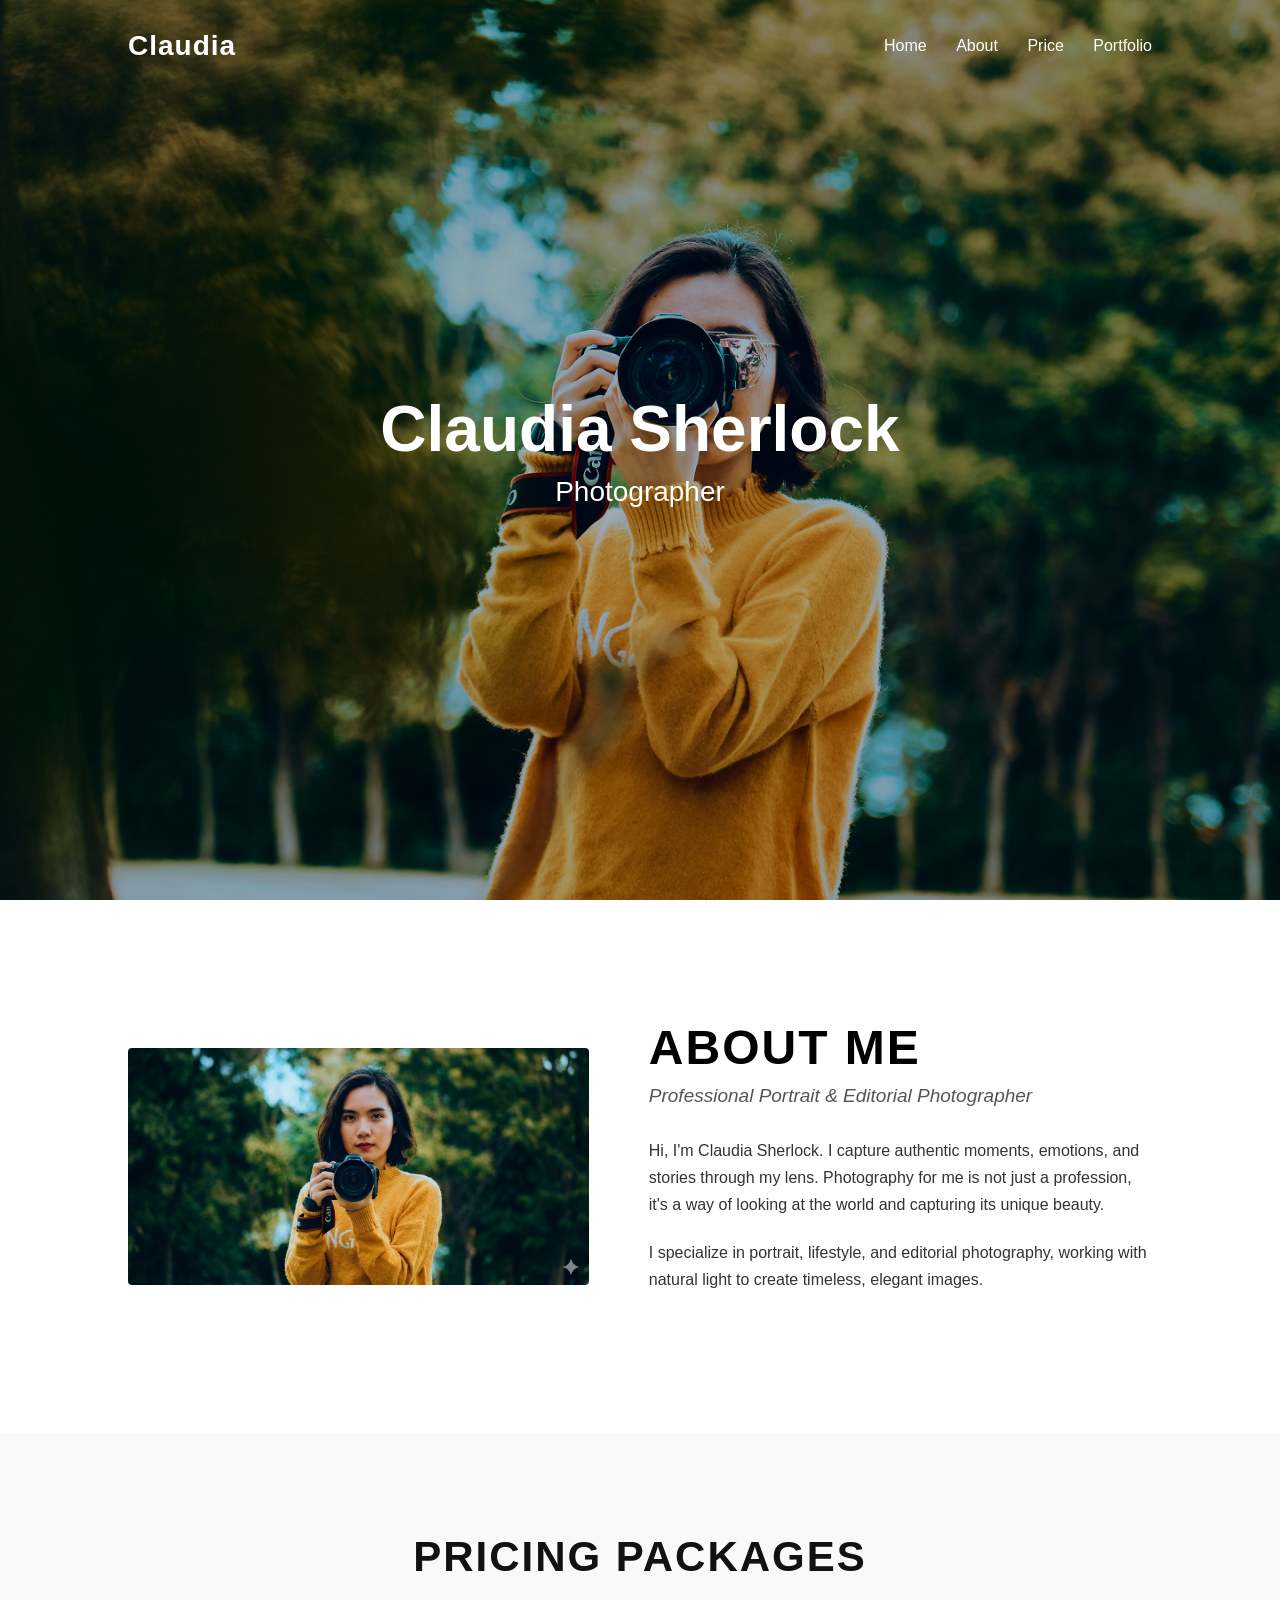
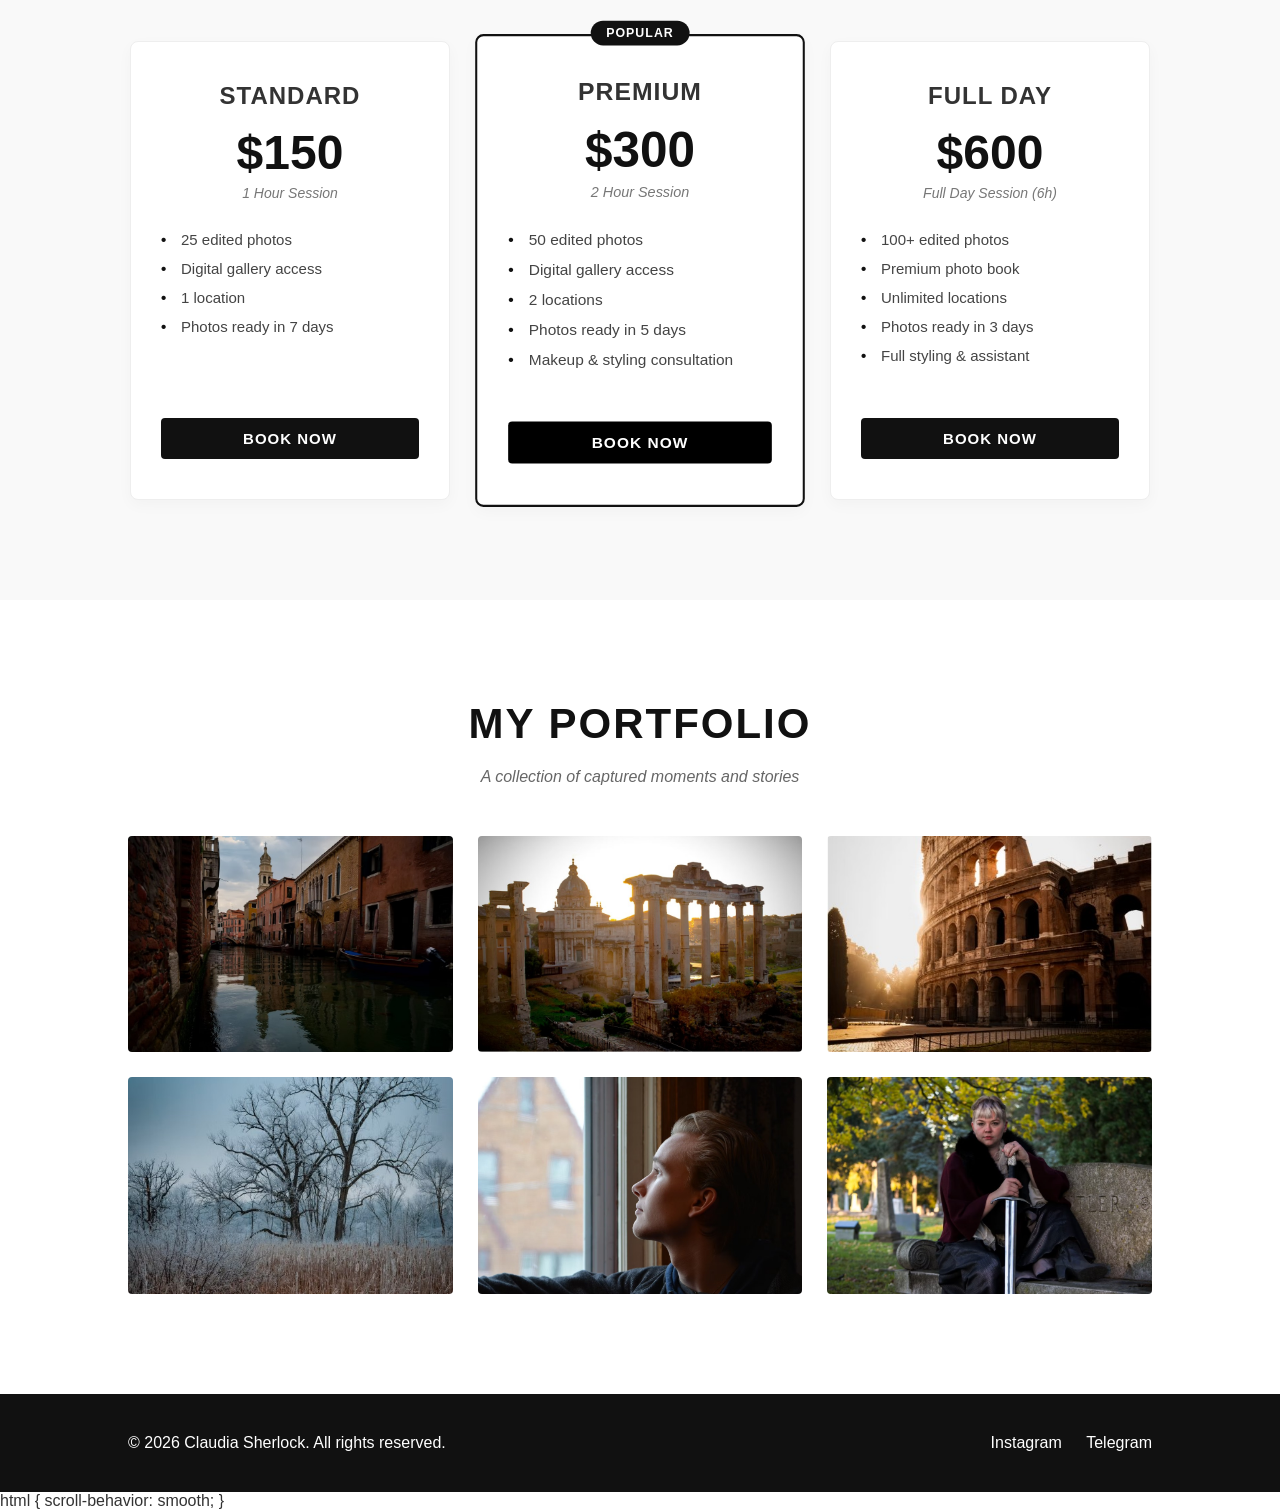
==== index.html @ dc0173d3 "Initial commit: add project files" ====
<!DOCTYPE html>
<html lang="uk">
<head>
    <meta charset="UTF-8">
    <meta name="viewport" content="width=device-width, initial-scale=1.0">
    <title>Claudia Sherlock | Photographer</title>
    <link rel="stylesheet" href="css/style.css">
</head>
<body>

    <header class="header">
        <div class="logo">Claudia</div>
        <nav class="nav">
            <a href="#home">Home</a>
            <a href="#about">About</a>
            <a href="#price">Price</a>
            <a href="#portfolio">Portfolio</a>
        </nav>
    </header>

    <main>
        
        <section id="home" class="hero">
            <h1>Claudia Sherlock</h1>
            <p>Photographer</p>
        </section>

        <section id="about" class="about">
            <div class="about-container">
                
                <div class="about-image">
                    <img src="images/about-img.jpg" alt="Claudia Sherlock Photography">
                </div>
                
                <div class="about-text">
                    <h2>About Me</h2>
                    <p class="subtitle">Professional Portrait & Editorial Photographer</p>
                    
                    <p class="description">
                        Hi, I'm Claudia Sherlock. I capture authentic moments, emotions, and stories through my lens. Photography for me is not just a profession, it's a way of looking at the world and capturing its unique beauty.
                    </p>
                    
                    <p class="description">
                        I specialize in portrait, lifestyle, and editorial photography, working with natural light to create timeless, elegant images.
                    </p>
                </div>

            </div>
        </section>

        <section id="price" class="price">
            <h2 class="section-title">Pricing Packages</h2>
            
            <div class="price-container">
                
                <div class="price-card">
                    <h3>Standard</h3>
                    <div class="cost">$150</div>
                    <p class="price-time">1 Hour Session</p>
                    <ul class="price-features">
                        <li>25 edited photos</li>
                        <li>Digital gallery access</li>
                        <li>1 location</li>
                        <li>Photos ready in 7 days</li>
                    </ul>
                    <a href="#" class="price-btn">Book Now</a>
                </div>

                <div class="price-card popular">
                    <div class="badge">Popular</div>
                    <h3>Premium</h3>
                    <div class="cost">$300</div>
                    <p class="price-time">2 Hour Session</p>
                    <ul class="price-features">
                        <li>50 edited photos</li>
                        <li>Digital gallery access</li>
                        <li>2 locations</li>
                        <li>Photos ready in 5 days</li>
                        <li>Makeup & styling consultation</li>
                    </ul>
                    <a href="#" class="price-btn">Book Now</a>
                </div>

                <div class="price-card">
                    <h3>Full Day</h3>
                    <div class="cost">$600</div>
                    <p class="price-time">Full Day Session (6h)</p>
                    <ul class="price-features">
                        <li>100+ edited photos</li>
                        <li>Premium photo book</li>
                        <li>Unlimited locations</li>
                        <li>Photos ready in 3 days</li>
                        <li>Full styling & assistant</li>
                    </ul>
                    <a href="#" class="price-btn">Book Now</a>
                </div>

            </div>
        </section>

        <section id="portfolio" class="portfolio">
            <h2 class="section-title">My Portfolio</h2>
            <p class="portfolio-subtitle">A collection of captured moments and stories</p>
            
            <div class="portfolio-grid">
                
                <div class="portfolio-item">
                    <img src="images/portfolio-1.jpg" alt="Lifestyle Shoot">
                    <div class="portfolio-overlay">
                        <span>Lifestyle</span>
                    </div>
                </div>

                <div class="portfolio-item">
                    <img src="images/portfolio-2.jpg" alt="Portrait Shoot">
                    <div class="portfolio-overlay">
                        <span>Portrait</span>
                    </div>
                </div>

                <div class="portfolio-item">
                    <img src="images/portfolio-3.jpg" alt="Fashion Shoot">
                    <div class="portfolio-overlay">
                        <span>Fashion</span>
                    </div>
                </div>

                <div class="portfolio-item">
                    <img src="images/portfolio-4.jpg" alt="Editorial Shoot">
                    <div class="portfolio-overlay">
                        <span>Editorial</span>
                    </div>
                </div>

                <div class="portfolio-item">
                    <img src="images/portfolio-5.jpg" alt="Love Story">
                    <div class="portfolio-overlay">
                        <span>Love Story</span>
                    </div>
                </div>

                <div class="portfolio-item">
                    <img src="images/portfolio-6.jpg" alt="Outdoor Shoot">
                    <div class="portfolio-overlay">
                        <span>Outdoor</span>
                    </div>
                </div>

            </div>
        </section>

    </main>

    <footer id="contact" class="footer">
        <p>&copy; 2026 Claudia Sherlock. All rights reserved.</p>
        <div class="socials">
            <a href="#">Instagram</a>
            <a href="#">Telegram</a>
        </div>
    </footer>

</body>
</html>
html {
    scroll-behavior: smooth;
}
---- css/style.css ----
/* ==========================================================================
   ЗАГАЛЬНІ СТИЛІ ТА СКИДАННЯ НАЛАШТУВАНЬ
   ========================================================================== */
* {
    margin: 0;
    padding: 0;
    box-sizing: border-box;
    font-family: 'Segoe UI', Tahoma, Geneva, Verdana, sans-serif;
}

body {
    background-color: #ffffff;
    color: #333333;
}

/* ==========================================================================
   ШАПКА САЙТУ (HEADER)
   ========================================================================== */
.header {
    position: absolute;
    top: 0;
    left: 0;
    width: 100%;
    display: flex;
    justify-content: space-between;
    align-items: center;
    padding: 30px 10%;
    z-index: 100;
}

.logo {
    font-size: 28px;
    font-weight: 700;
    color: #ffffff;
    letter-spacing: 1px;
}

.nav a {
    font-size: 16px;
    color: #ffffff;
    text-decoration: none;
    margin-left: 25px;
    font-weight: 500;
    transition: color 0.3s ease;
}

.nav a:hover {
    color: #cccccc;
}

/* ==========================================================================
   ГОЛОВНИЙ ЕКРАН (HERO SECTION)
   ========================================================================== */
.hero {
    height: 100vh;
    display: flex;
    flex-direction: column;
    justify-content: center;
    align-items: center;
    text-align: center;
    
    background-image: linear-gradient(rgba(0, 0, 0, 0.3), rgba(0, 0, 0, 0.3)), url('../images/hero-bg.jpg');
    background-size: cover;
    background-position: center;
    background-repeat: no-repeat;
    
    color: #ffffff;
}

.hero h1 {
    font-size: 64px;
    font-weight: 700;
    text-transform: capitalize;
}

.hero p {
    font-size: 28px;
    font-weight: 300;
    margin-top: 10px;
}

/* ==========================================================================
   СЕКЦІЯ ПРО МЕНЕ (ABOUT ME)
   ========================================================================== */
.about {
    padding: 120px 10%;
    background-color: #ffffff;
    color: #000000;
}

.about-container {
    display: flex;
    align-items: center;
    justify-content: space-between;
    gap: 60px;
}

.about-image {
    flex: 1;
    max-width: 45%;
}

.about-image img {
    width: 100%;
    height: auto;
    display: block;
    object-fit: cover;
    border-radius: 4px;
}

.about-text {
    flex: 1;
    max-width: 50%;
}

.about-text h2 {
    font-size: 48px;
    font-weight: 700;
    margin-bottom: 10px;
    text-transform: uppercase;
    letter-spacing: 2px;
}

.about-text .subtitle {
    font-size: 19px;
    color: #555555;
    margin-bottom: 30px;
    font-style: italic;
    font-weight: 300;
}

.about-text .description {
    font-size: 16px;
    line-height: 1.7;
    margin-bottom: 20px;
    color: #333333;
    font-weight: 400;
}

/* ==========================================================================
   СЕКЦІЯ ЦІН (PRICING SECTION)
   ========================================================================== */
.price {
    padding: 100px 10%;
    background-color: #f9f9f9;
    text-align: center;
}

.section-title {
    font-size: 42px;
    font-weight: 700;
    text-transform: uppercase;
    margin-bottom: 60px;
    letter-spacing: 2px;
    color: #111111;
}

.price-container {
    display: flex;
    justify-content: center;
    align-items: stretch;
    gap: 30px;
    flex-wrap: wrap;
}

.price-card {
    background-color: #ffffff;
    border: 1px solid #eeeeee;
    border-radius: 8px;
    padding: 40px 30px;
    width: 320px;
    position: relative;
    box-shadow: 0 5px 15px rgba(0, 0, 0, 0.03);
    transition: transform 0.3s ease, box-shadow 0.3s ease;
    display: flex;
    flex-direction: column;
}

.price-card:hover {
    transform: translateY(-10px);
    box-shadow: 0 15px 30px rgba(0, 0, 0, 0.1);
}

.price-card.popular {
    border: 2px solid #111111;
    transform: scale(1.03);
}

.price-card.popular:hover {
    transform: translateY(-10px) scale(1.03);
}

.badge {
    position: absolute;
    top: -15px;
    left: 50%;
    transform: translateX(-50%);
    background-color: #111111;
    color: #ffffff;
    padding: 5px 15px;
    font-size: 12px;
    text-transform: uppercase;
    font-weight: 600;
    border-radius: 20px;
    letter-spacing: 1px;
}

.price-card h3 {
    font-size: 24px;
    margin-bottom: 15px;
    text-transform: uppercase;
    letter-spacing: 1px;
}

.cost {
    font-size: 48px;
    font-weight: 700;
    color: #111111;
    margin-bottom: 5px;
}

.price-time {
    font-size: 14px;
    color: #777777;
    margin-bottom: 30px;
    font-style: italic;
}

.price-features {
    list-style: none;
    margin-bottom: 40px;
    text-align: left;
    flex-grow: 1;
}

.price-features li {
    font-size: 15px;
    color: #444444;
    margin-bottom: 12px;
    position: relative;
    padding-left: 20px;
}

.price-features li::before {
    content: "•";
    position: absolute;
    left: 0;
    color: #111111;
    font-weight: bold;
}

.price-btn {
    display: block;
    background-color: #111111;
    color: #ffffff;
    text-decoration: none;
    padding: 12px 25px;
    font-size: 15px;
    font-weight: 600;
    border-radius: 4px;
    text-transform: uppercase;
    letter-spacing: 1px;
    transition: background-color 0.3s ease;
}

.price-btn:hover {
    background-color: #333333;
}

.price-card.popular .price-btn {
    background-color: #000000;
}

/* ==========================================================================
   СЕКЦІЯ ПОРТФОЛІО (PORTFOLIO SECTION)
   ========================================================================== */
.portfolio {
    padding: 100px 10%;
    background-color: #ffffff;
    text-align: center;
}

.portfolio-subtitle {
    font-size: 16px;
    color: #666666;
    margin-top: -40px;
    margin-bottom: 50px;
    font-style: italic;
}

.portfolio-grid {
    display: grid;
    grid-template-columns: repeat(3, 1fr);
    gap: 25px;
}

.portfolio-item {
    position: relative;
    overflow: hidden;
    border-radius: 4px;
    aspect-ratio: 3 / 2;
    background-color: #f0f0f0;
}

.portfolio-item img {
    width: 100%;
    height: 100%;
    object-fit: cover;
    display: block;
    transition: transform 0.5s ease;
}

.portfolio-overlay {
    position: absolute;
    top: 0;
    left: 0;
    width: 100%;
    height: 100%;
    background-color: rgba(0, 0, 0, 0.5);
    display: flex;
    justify-content: center;
    align-items: center;
    opacity: 0;
    transition: opacity 0.3s ease;
}

.portfolio-overlay span {
    color: #ffffff;
    font-size: 20px;
    font-weight: 600;
    text-transform: uppercase;
    letter-spacing: 2px;
    transform: translateY(20px);
    transition: transform 0.3s ease;
}

.portfolio-item:hover img {
    transform: scale(1.08);
}

.portfolio-item:hover .portfolio-overlay {
    opacity: 1;
}

.portfolio-item:hover .portfolio-overlay span {
    transform: translateY(0);
}

/* Адаптивність для мобільних екранів */
@media (max-width: 900px) {
    .portfolio-grid {
        grid-template-columns: repeat(2, 1fr);
    }
}

@media (max-width: 600px) {
    .portfolio-grid {
        grid-template-columns: 1fr;
    }
}

/* ==========================================================================
   ПІДВАЛ САЙТУ (FOOTER)
   ========================================================================== */
.footer {
    padding: 40px 10%;
    background-color: #111111;
    color: #ffffff;
    display: flex;
    justify-content: space-between;
    align-items: center;
}

.socials a {
    color: #ffffff;
    text-decoration: none;
    margin-left: 20px;
}

.socials a:hover {
    color: #cccccc;
}
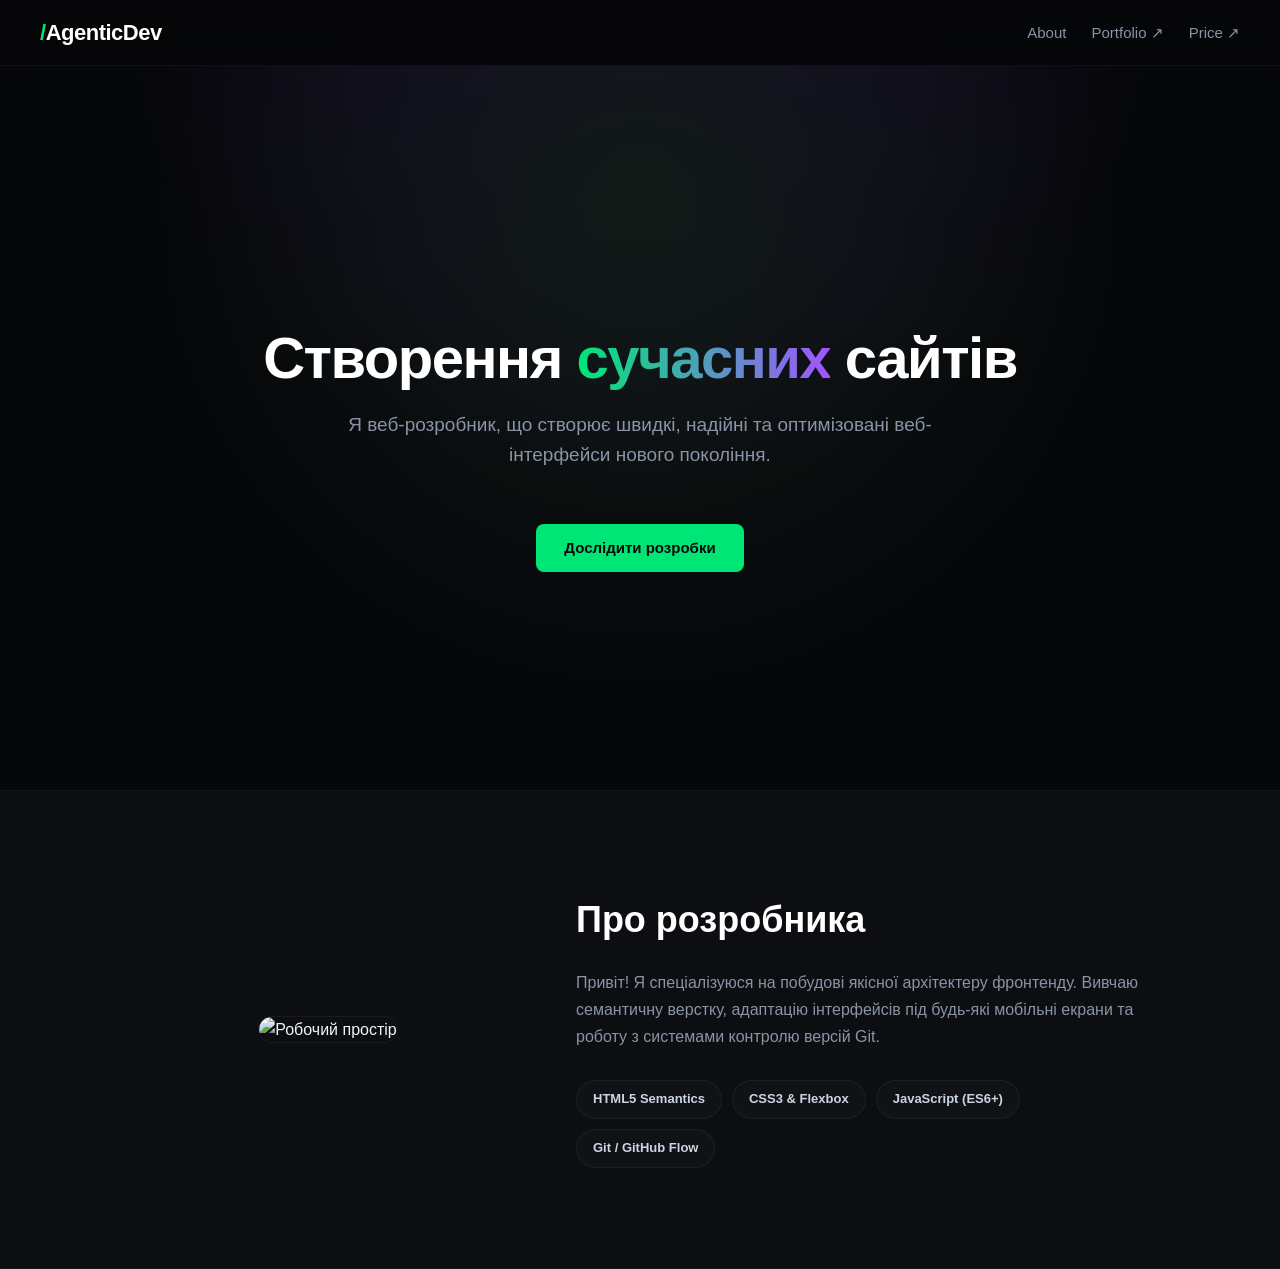
==== commit 5a653120: "feat: add index html with about section" ====
--- a/index.html
+++ b/index.html
@@ -3,164 +3,234 @@
 <head>
     <meta charset="UTF-8">
     <meta name="viewport" content="width=device-width, initial-scale=1.0">
-    <title>Claudia Sherlock | Photographer</title>
-    <link rel="stylesheet" href="css/style.css">
+    <title>Головна | Qoder Style Portfolio</title>
+    <style>
+        html {
+            scroll-behavior: smooth;
+        }
+
+        body {
+            margin: 0;
+            padding: 0;
+            background-color: #060709;
+            color: #f0f3f6;
+            font-family: 'Segoe UI', Tahoma, Geneva, Verdana, sans-serif;
+            line-height: 1.6;
+        }
+
+        /* НАВІГАЦІЯ */
+        header {
+            background-color: rgba(6, 7, 9, 0.85);
+            backdrop-filter: blur(12px);
+            padding: 15px 20px;
+            position: fixed;
+            width: 100%;
+            top: 0;
+            left: 0;
+            z-index: 1000;
+            border-bottom: 1px solid rgba(255, 255, 255, 0.04);
+            box-sizing: border-box;
+        }
+
+        nav {
+            max-width: 1200px;
+            margin: 0 auto;
+            display: flex;
+            justify-content: space-between;
+            align-items: center;
+        }
+
+        .logo {
+            font-size: 22px;
+            font-weight: bold;
+            color: #ffffff;
+            letter-spacing: -0.5px;
+        }
+
+        .logo span {
+            color: #00e676;
+        }
+
+        nav ul {
+            list-style: none;
+            display: flex;
+            margin: 0;
+            padding: 0;
+        }
+
+        nav ul li {
+            margin-left: 25px;
+        }
+
+        nav ul li a {
+            color: #8a94a6;
+            text-decoration: none;
+            font-size: 15px;
+            font-weight: 500;
+            transition: color 0.25s ease;
+        }
+
+        nav ul li a:hover {
+            color: #00e676;
+        }
+
+        /* HERO БЛОК */
+        .hero-section {
+            margin-top: 60px;
+            padding: 140px 20px;
+            text-align: center;
+            background-image: radial-gradient(circle at 50% 20%, #111a16 0%, transparent 55%), 
+                              radial-gradient(circle at 50% -10%, #1c0d3a 0%, transparent 50%);
+            min-height: 50vh;
+            display: flex;
+            flex-direction: column;
+            justify-content: center;
+            align-items: center;
+        }
+
+        .hero-section h1 {
+            font-size: 58px;
+            margin-bottom: 20px;
+            color: white;
+            font-weight: 800;
+            letter-spacing: -1.5px;
+            line-height: 1.1;
+        }
+
+        .hero-section h1 span {
+            background: linear-gradient(90deg, #00e676, #a155ff);
+            -webkit-background-clip: text;
+            -webkit-text-fill-color: transparent;
+        }
+
+        .hero-section p {
+            font-size: 19px;
+            max-width: 620px;
+            color: #8a94a6;
+            margin-top: 0;
+        }
+
+        .hero-btn {
+            display: inline-block;
+            margin-top: 35px;
+            padding: 12px 28px;
+            background-color: #00e676;
+            color: #060709;
+            text-decoration: none;
+            font-weight: 700;
+            font-size: 15px;
+            border-radius: 8px;
+            transition: opacity 0.2s ease, transform 0.2s ease;
+        }
+
+        .hero-btn:hover {
+            opacity: 0.9;
+            transform: translateY(-2px);
+        }
+
+        /* ПРО МЕНЕ */
+        #about {
+            padding: 100px 20px;
+            background-color: #0d0e12;
+            border-top: 1px solid rgba(255, 255, 255, 0.03);
+            border-bottom: 1px solid rgba(255, 255, 255, 0.03);
+        }
+
+        .about-container {
+            max-width: 1000px;
+            margin: 0 auto;
+            display: flex;
+            gap: 60px;
+            align-items: center;
+            flex-wrap: wrap;
+        }
+
+        .about-image {
+            flex: 1;
+            min-width: 280px;
+            text-align: center;
+        }
+
+        .about-image img {
+            width: 100%;
+            max-width: 340px;
+            border-radius: 16px;
+            border: 1px solid rgba(255, 255, 255, 0.05);
+        }
+
+        .about-text {
+            flex: 1.5;
+            min-width: 300px;
+        }
+
+        .about-text h2 {
+            font-size: 36px;
+            color: white;
+            margin-top: 0;
+            margin-bottom: 20px;
+            font-weight: 700;
+        }
+
+        .about-text p {
+            font-size: 16px;
+            line-height: 1.7;
+            color: #8a94a6;
+            margin-bottom: 30px;
+        }
+
+        .skills-grid {
+            display: flex;
+            gap: 10px;
+            flex-wrap: wrap;
+        }
+
+        .skill-badge {
+            background-color: rgba(255, 255, 255, 0.02);
+            padding: 8px 16px;
+            border-radius: 20px;
+            font-size: 13px;
+            font-weight: 600;
+            color: #cbd5e1;
+            border: 1px solid rgba(255, 255, 255, 0.05);
+        }
+    </style>
 </head>
 <body>
 
-    <header class="header">
-        <div class="logo">Claudia</div>
-        <nav class="nav">
-            <a href="#home">Home</a>
-            <a href="#about">About</a>
-            <a href="#price">Price</a>
-            <a href="#portfolio">Portfolio</a>
+    <header>
+        <nav>
+            <div class="logo"><span>/</span>AgenticDev</div>
+            <ul>
+                <li><a href="#about">About</a></li>
+                <li><a href="portfolio.html">Portfolio ↗</a></li>
+                <li><a href="price.html">Price ↗</a></li>
+            </ul>
         </nav>
     </header>
 
-    <main>
-        
-        <section id="home" class="hero">
-            <h1>Claudia Sherlock</h1>
-            <p>Photographer</p>
-        </section>
-
-        <section id="about" class="about">
-            <div class="about-container">
-                
-                <div class="about-image">
-                    <img src="images/about-img.jpg" alt="Claudia Sherlock Photography">
+    <section class="hero-section">
+        <h1>Створення <span>сучасних</span> сайтів</h1>
+        <p>Я веб-розробник, що створює швидкі, надійні та оптимізовані веб-інтерфейси нового покоління.</p>
+        <a href="#about" class="hero-btn">Дослідити розробки</a>
+    </section>
+
+    <section id="about">
+        <div class="about-container">
+            <div class="about-image">
+                <img src="https://images.unsplash.com/photo-1498050108023-c5249f4df085?w=500&auto=format&fit=crop&q=80" alt="Робочий простір">
+            </div>
+            <div class="about-text">
+                <h2>Про розробника</h2>
+                <p>Привіт! Я спеціалізуюся на побудові якісної архітектеру фронтенду. Вивчаю семантичну верстку, адаптацію інтерфейсів під будь-які мобільні екрани та роботу з системами контролю версій Git.</p>
+                <div class="skills-grid">
+                    <span class="skill-badge">HTML5 Semantics</span>
+                    <span class="skill-badge">CSS3 & Flexbox</span>
+                    <span class="skill-badge">JavaScript (ES6+)</span>
+                    <span class="skill-badge">Git / GitHub Flow</span>
                 </div>
-                
-                <div class="about-text">
-                    <h2>About Me</h2>
-                    <p class="subtitle">Professional Portrait & Editorial Photographer</p>
-                    
-                    <p class="description">
-                        Hi, I'm Claudia Sherlock. I capture authentic moments, emotions, and stories through my lens. Photography for me is not just a profession, it's a way of looking at the world and capturing its unique beauty.
-                    </p>
-                    
-                    <p class="description">
-                        I specialize in portrait, lifestyle, and editorial photography, working with natural light to create timeless, elegant images.
-                    </p>
-                </div>
-
             </div>
-        </section>
-
-        <section id="price" class="price">
-            <h2 class="section-title">Pricing Packages</h2>
-            
-            <div class="price-container">
-                
-                <div class="price-card">
-                    <h3>Standard</h3>
-                    <div class="cost">$150</div>
-                    <p class="price-time">1 Hour Session</p>
-                    <ul class="price-features">
-                        <li>25 edited photos</li>
-                        <li>Digital gallery access</li>
-                        <li>1 location</li>
-                        <li>Photos ready in 7 days</li>
-                    </ul>
-                    <a href="#" class="price-btn">Book Now</a>
-                </div>
-
-                <div class="price-card popular">
-                    <div class="badge">Popular</div>
-                    <h3>Premium</h3>
-                    <div class="cost">$300</div>
-                    <p class="price-time">2 Hour Session</p>
-                    <ul class="price-features">
-                        <li>50 edited photos</li>
-                        <li>Digital gallery access</li>
-                        <li>2 locations</li>
-                        <li>Photos ready in 5 days</li>
-                        <li>Makeup & styling consultation</li>
-                    </ul>
-                    <a href="#" class="price-btn">Book Now</a>
-                </div>
-
-                <div class="price-card">
-                    <h3>Full Day</h3>
-                    <div class="cost">$600</div>
-                    <p class="price-time">Full Day Session (6h)</p>
-                    <ul class="price-features">
-                        <li>100+ edited photos</li>
-                        <li>Premium photo book</li>
-                        <li>Unlimited locations</li>
-                        <li>Photos ready in 3 days</li>
-                        <li>Full styling & assistant</li>
-                    </ul>
-                    <a href="#" class="price-btn">Book Now</a>
-                </div>
-
-            </div>
-        </section>
-
-        <section id="portfolio" class="portfolio">
-            <h2 class="section-title">My Portfolio</h2>
-            <p class="portfolio-subtitle">A collection of captured moments and stories</p>
-            
-            <div class="portfolio-grid">
-                
-                <div class="portfolio-item">
-                    <img src="images/portfolio-1.jpg" alt="Lifestyle Shoot">
-                    <div class="portfolio-overlay">
-                        <span>Lifestyle</span>
-                    </div>
-                </div>
-
-                <div class="portfolio-item">
-                    <img src="images/portfolio-2.jpg" alt="Portrait Shoot">
-                    <div class="portfolio-overlay">
-                        <span>Portrait</span>
-                    </div>
-                </div>
-
-                <div class="portfolio-item">
-                    <img src="images/portfolio-3.jpg" alt="Fashion Shoot">
-                    <div class="portfolio-overlay">
-                        <span>Fashion</span>
-                    </div>
-                </div>
-
-                <div class="portfolio-item">
-                    <img src="images/portfolio-4.jpg" alt="Editorial Shoot">
-                    <div class="portfolio-overlay">
-                        <span>Editorial</span>
-                    </div>
-                </div>
-
-                <div class="portfolio-item">
-                    <img src="images/portfolio-5.jpg" alt="Love Story">
-                    <div class="portfolio-overlay">
-                        <span>Love Story</span>
-                    </div>
-                </div>
-
-                <div class="portfolio-item">
-                    <img src="images/portfolio-6.jpg" alt="Outdoor Shoot">
-                    <div class="portfolio-overlay">
-                        <span>Outdoor</span>
-                    </div>
-                </div>
-
-            </div>
-        </section>
-
-    </main>
-
-    <footer id="contact" class="footer">
-        <p>&copy; 2026 Claudia Sherlock. All rights reserved.</p>
-        <div class="socials">
-            <a href="#">Instagram</a>
-            <a href="#">Telegram</a>
         </div>
-    </footer>
+    </section>
 
 </body>
-</html>
-html {
-    scroll-behavior: smooth;
-}+</html>
